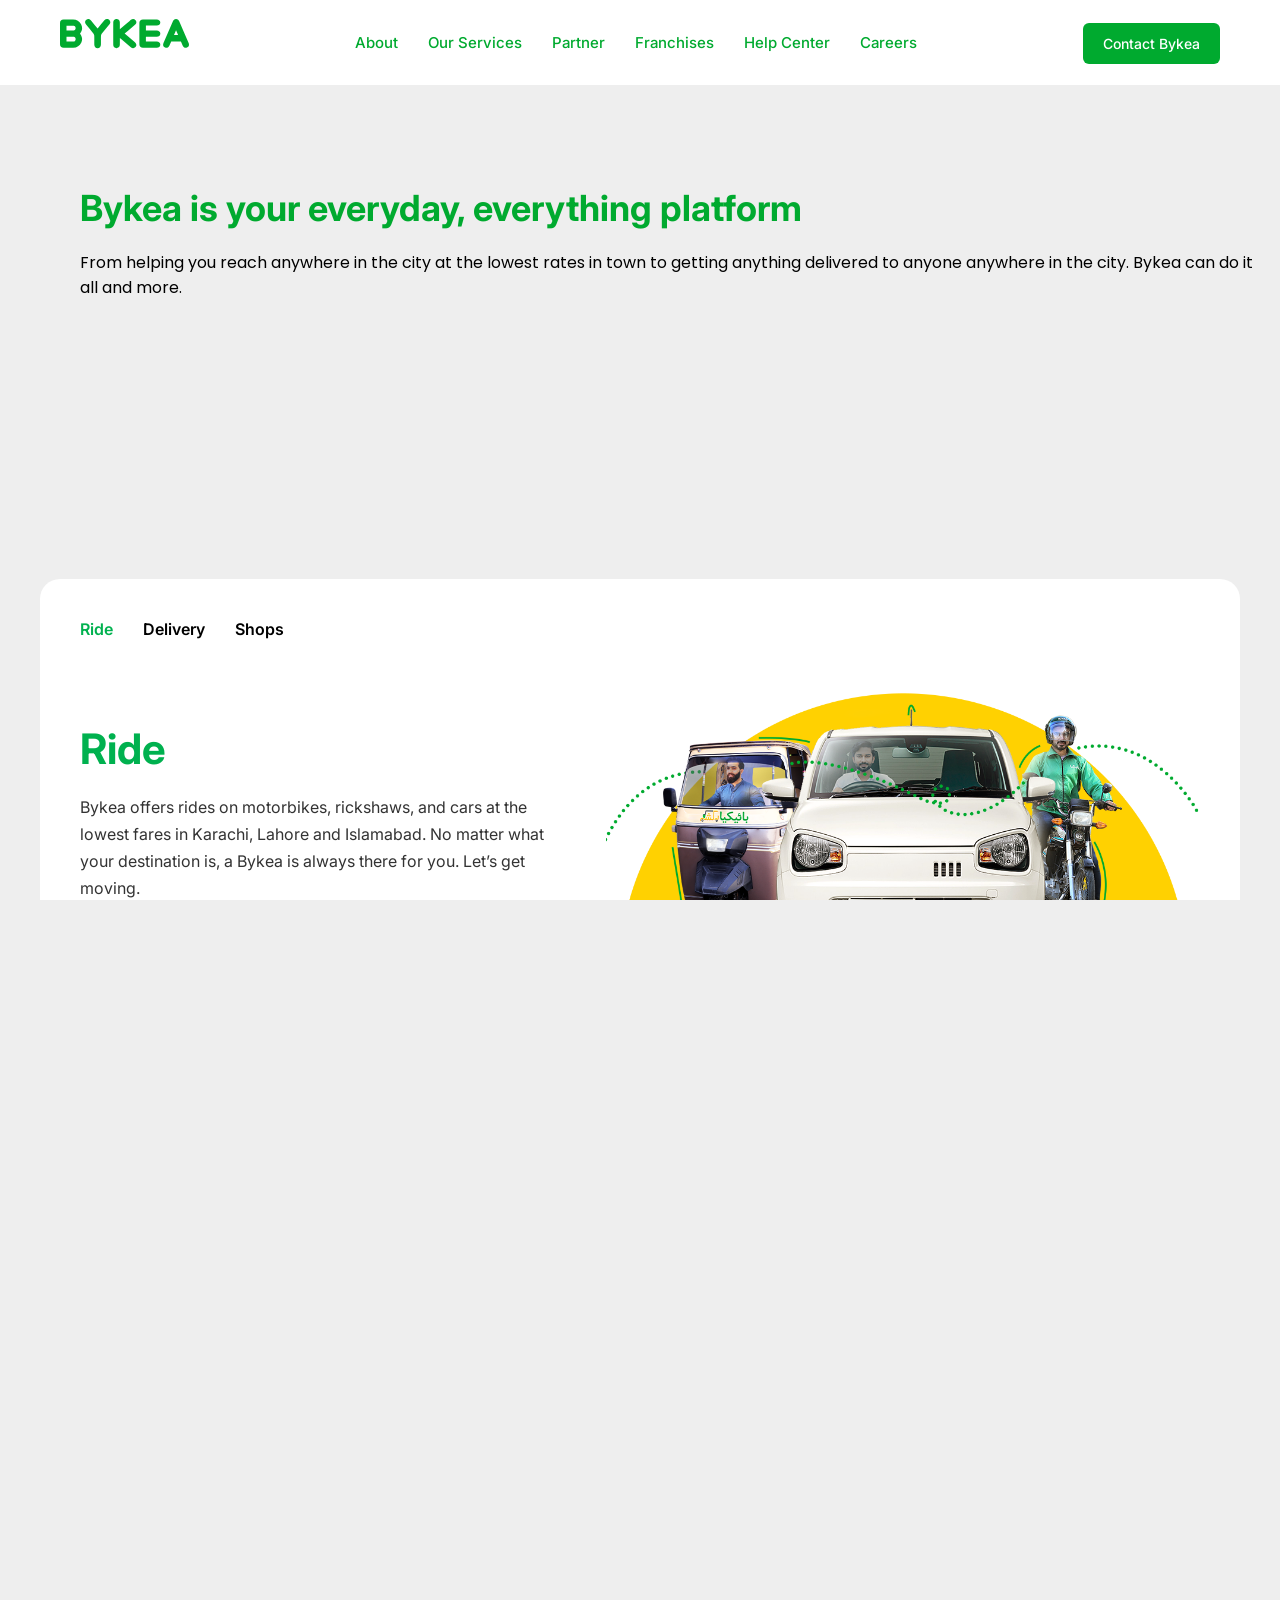
==== index.html @ c247b0b0 "Bykea Landing page" ====
<!DOCTYPE html>
<html lang="en">
<head>
<meta charset="UTF-8">
<meta name="viewport" content="width=device-width, initial-scale=1.0">
<title>Bykea | Home</title>

<!-- Google Font -->
<link href="https://fonts.googleapis.com/css2?family=Inter:wght@400;500;600&display=swap" rel="stylesheet">
<link href="https://fonts.googleapis.com/css2?family=Poppins:wght@400;500;600&display=swap" rel="stylesheet">
 <!-- Font Awesome -->
<link rel="stylesheet" href="https://cdnjs.cloudflare.com/ajax/libs/font-awesome/6.5.0/css/all.min.css">
<link rel="icon" type="image/svg+xml" href="./assets/cropped-fav-icon-1-32x32.png">

<link rel="stylesheet" href="style.css">
</head>
<body>

<!-- NAVBAR -->
<header class="navbar">
  <div class="nav-container">
    <div class="logo">
      <a href="#"><img src="./assets/Bykea_logo.svg" alt="Bykea Logo"></a>
    </div>

    <nav class="nav-menu">
      <ul>
        <li>About</li>
        <li>Our Services</li>
        <li>Partner</li>
        <li>Franchises</li>
        <li>Help Center</li>
        <li>Careers</li>
      </ul>
    </nav>

    <div class="nav-btn">
      <a href="#">Contact Bykea</a>
    </div>

    <div class="menu-toggle" onclick="toggleMenu()">☰</div>
  </div>
</header>

<!-- CONTENT -->
<section class="content">
  <h1>Bykea is your everyday, everything platform</h1>
  <p>From helping you reach anywhere in the city at the lowest rates in town to getting anything delivered to anyone anywhere in the city. Bykea can do it all and more.</p>
</section>

<!-- HERO -->
<section class="page-wrapper">
  <div class="ride-container">
    <div class="tabs">
      <a href="#" class="active">Ride</a>
      <a href="#">Delivery</a>
      <a href="#">Shops</a>
    </div>

    <div class="hero">
      <div class="hero-content">
        <h1>Ride</h1>
        <p>Bykea offers rides on motorbikes, rickshaws, and cars at the lowest fares in Karachi, Lahore and Islamabad. No matter what your destination is, a Bykea is always there for you. Let’s get moving.</p>
        <a href="#">Read More →</a>
      </div>
      <div class="hero-image">
        <img src="./assets/03-Bykea-Lower-Banner-SJ-Ride-e15839371395834.png" alt="Ride Vehicles">
      </div>
    </div>
  </div>
</section>

<!-- SLIDER -->
<section class="slider-wrapper">
  <div class="slider-container">
    <div class="nav left" onclick="moveSlide(-1)">&#10094;</div>
    <div class="nav right" onclick="moveSlide(1)">&#10095;</div>

    <div class="slider" id="slider">
      <div class="slide">
        <img src="./assets/banner-1.jpg" alt="Slide 1">
      </div>
      <div class="slide">
        <img src="./assets/Fold_01_skywheel-1.png" alt="Slide 2">
      </div>
    </div>
  </div>
</section>



 <section class="bykea-section">
  <div class="bykea-container">

    <div class="image-box">
      <img src="./assets/updated_iphone_perspective_screen.png" alt="Bykea App Preview">
    </div>

    <div class="content-box">
      <h5>WHY CHOOSE BYKEA?</h5>

      <h2>We prioritize your safety</h2>
      <p>
        All of our partners are tracked and undergo a thorough
        background check to guarantee your safety.
      </p>

      <h2>Maintain high quality standards</h2>
      <p>
        Your ratings and feedback help us ensure that you get the
        best experience with Bykea every time.
      </p>

      <h2>Provide transparent pricing</h2>
      <p>
        Our charges have no hidden costs, we ensure to list down
        all charges per service used.
      </p>
    
         <div class="store-buttons">
        <img src="./assets/icon1.png" alt="App Store">
        <img src="./assets/icon2.png" alt="Google Play">
        <img src="./assets/icon3.png" alt="App Gallery">
      </div>
    </div>
</div>
  </div>
</section>



<section class="full-screen-image">
  <img src="./assets/map-pakistan-compressed.jpg" alt="Full Screen Image">
</section>



<section class="feature-section">

  <div class="card-wrapper">

    <div class="card">
      <div class="card-image">
        <img src="./assets/Updated-1.jpg" alt="Safety">
      </div>

      <div class="card-content">
        <h3>Safety</h3>
        <p>
          All of our partners hold a valid driver’s license, are tracked and
          undergo a thorough background check to guarantee your safety.
        </p>
        <a href="#">Read More →</a>
      </div>
    </div>

    <div class="card">
      <div class="card-image">
        <img src="./assets/Updated-2.jpg" alt="Accessibility">
      </div>

      <div class="card-content">
        <h3>Accessibility</h3>
        <p>
          We believe in providing accessible means of using the services.
          No smartphones or credit cards required.
        </p>
        <a href="#">Read More →</a>
      </div>
    </div>

  </div>

</section>



<section class="main">
  <div class="about-content">
    <h2>About Bykea</h2>


  <div class="about-image">
    <img src="./assets/aboutus1-1.jpg" alt="">
  </div>


    <p>We are on a journey to build affordable technology solutions that will create income-generating opportunities for tens of thousands in Pakistan, while addressing rampant challenges in the transportation, logistics and payments sectors of the country.</p>
  </div>
   <div class="about-btn">
      <a href="#">Learn About Bykea</a>
    </div>
</section>




<section class="feature-section">

  <div class="card-wrapper">

    <div class="card">
      <div class="card-image">
        <img src="./assets/managementpic.jpg" alt="Safety">
      </div>

      <div class="card-content">
        <h3>Careers at Bykea</h3>
        <p>
         We are always looking to grow our team. Discover the right role for you.
        </p>
        <a href="#">Read More →</a>
      </div>
    </div>

    <div class="card">
      <div class="card-image">
        <img src="./assets/Partners-updated.jpg" alt="Accessibility">
      </div>

      <div class="card-content">
        <h3>Partner with Bykea</h3>
        <p>
         As a Bykea Partner, you are fully in control of your future.
        </p>
        <a href="#">Read More →</a>
      </div>
    </div>

  </div>

</section>



<section class="community">
  <h2 class="section-title">A community full of stories</h2>

  <div class="story-card">
    <div class="story-image">
      <img src="./assets/kashif-mobile.jpg" alt="Ride experience">
    </div>

    <div class="story-content">
      <p class="story-text">
        “Today I booked my first ride on BYKEA from my office at Jail Road to
        the railway station, fare estimate was Rs 75 to 90. My other options
        are Daewoo bus cost Rs 20 but you have to wait for at least 30 minutes
        to over an hour and second option was rickshaw at Rs 150 to 180.
        Bottomline, it suited me well, will surely use in the future.”
      </p>

      <p class="story-author">Kashif Q.</p>

      <div class="story-indicators">
        <span class="dot active"></span>
        <span class="dot"></span>
        <span class="dot"></span>
      </div>
    </div>
  </div>
</section>






<footer class="footer">
  <div class="footer-top">

    <!-- Brand Column -->
    <div class="footer-col brand">
      <img src="./assets/Bykea_logo.svg" alt="Bykea" class="logo">
      <p class="tagline">Moving Pakistan Forward</p>

      <p class="contact">📞 021 38654444</p>
      <p class="contact">✉️ info@bykea.com</p>

      <div class="app-buttons">
        <img src="./assets/icon1.png" alt="App Store">
        <img src="./assets/icon2.png" alt="Google Play">
        <img src="./assets/icon3.png" alt="App Gallery">
      </div>
    </div>

    <!-- About -->
    <div class="footer-col">
      <h4>About</h4>
      <ul>
        <li>Company</li>
        <li>Team</li>
        <li>Mission, Vision & Values</li>
        <li>Social Impact</li>
        <li>Press & Media</li>
        <li>Careers</li>
        <li>Franchise</li>
        <li>Security</li>
      </ul>
    </div>

    <!-- Products -->
    <div class="footer-col">
      <h4>Products</h4>
      <ul>
        <li>Ride</li>
        <li>Insurance</li>
        <li>Shops</li>
        <li>Delivery</li>
        <li>Bykea For Business</li>
      </ul>
    </div>

    <!-- Partner & Help -->
    <div class="footer-col">
      <h4>Bykea Partner</h4>
      <ul>
        <li>About Partner</li>
      </ul>

      <h4 class="mt">Help Center</h4>
      <ul>
        <li>FAQs</li>
        <li>Contact Us</li>
      </ul>
    </div>

  </div>

  <!-- Bottom Bar -->
  <div class="footer-bottom">
    <p>All Rights Reserved Bykea Pakistan</p>

    <div class="footer-links">
      <span>Privacy Policy</span>
      <span>Accessibility</span>
      <span>Safety</span>
      <span>Terms</span>
    </div>

    <div class="social">
      <span><i class="fa-brands fa-facebook"></i></span>
      <span><i class="fa-brands fa-instagram"></i></span>
      <span><i class="fa-brands fa-twitter"></i></span>
      <span><i class="fa-brands fa-linkedin"></i></span>
    </div>
  </div>
</footer>

<script src="./main.js"></script>

</body>
</html>
---- style.css ----
/* RESET */
* {
  margin: 0;
  padding: 0;
  box-sizing: border-box;
  font-family: 'Inter', sans-serif;
}

body {
  background-color: #eee;
  width: 100%;
  overflow-x: hidden;
}

/* NAVBAR */
.navbar {
  width: 100%;
  position: sticky;
  top: 0;
  background: #fff;
  border-bottom: 1px solid #eee;
  z-index: 1000;
}

.nav-container {
  max-width: 1200px;
  margin: auto;
  padding: 18px 20px;
  display: flex;
  align-items: center;
  justify-content: space-between;
}

/* Logo */
.logo a img {
  height: 30px;
}

/* Menu */
.nav-menu ul {
  list-style: none;
  display: flex;
  gap: 30px;
}

.nav-menu ul li {
  font-size: 15px;
  font-weight: 500;
  cursor: pointer;
  color: #00aa2f;
}

.nav-menu ul li:hover {
  opacity: 0.7;
}

/* Button */
.nav-btn a {
  background: #00aa2f;
  color: #fff;
  padding: 12px 20px;
  border-radius: 6px;
  font-size: 14px;
  text-decoration: none;
  font-weight: 500;
}

.nav-btn a:hover {
  background: #008d45;
}

/* Mobile Menu Icon */
.menu-toggle {
  display: none;
  font-size: 24px;
  cursor: pointer;
  color: #00aa2f;
}

/* Responsive Navbar */
@media (max-width: 992px) {
  .nav-menu {
    position: absolute;
    top: 70px;
    left: 0;
    width: 100%;
    background: #fff;
    display: none;
    padding: 20px 0;
    border-top: 1px solid #eee;
    text-align: center;
  }

  .nav-menu.active {
    display: block;
  }

  .nav-menu ul {
    flex-direction: column;
    gap: 20px;
  }

  .nav-btn {
    display: none;
  }

  .menu-toggle {
    display: block;
  }
}

/* CONTENT SECTION */
.content {
  padding: 100px 20px 60px 80px;
}

.content h1 {
  color: #00aa2f;
  font-size: 36px;
  margin-bottom: 20px;
}

.content p {
  font-family: 'Poppins', sans-serif;
  line-height: 25px;
  font-size: 16px;
}

@media (max-width: 768px) {
  .content {
    padding: 60px 20px;
    text-align: center;
  }

  .content h1 {
    font-size: 28px;
  }

  .content p {
    font-size: 14px;
  }
}

/* HERO SECTION */
.slider-wrapper {
  width: 100%;
min-height: 100vh;

}

.ride-container {
  background: #fff;
  border-radius: 20px;
  padding: 40px;
  max-width: 1200px;
  margin: auto;
}

/* Tabs */
.tabs {
  display: flex;
  gap: 30px;
  margin-bottom: 30px;
}

.tabs a {
  text-decoration: none;
  font-weight: 600;
  color: #000;
}

.tabs a.active {
  color: #00b14f;
}

/* Hero */
.hero {
  display: flex;
  align-items: center;
  justify-content: space-between;
  gap: 40px;
}

.hero-content {
  width: 45%;
}

.hero-content h1 {
  font-size: 42px;
  color: #00b14f;
  margin-bottom: 20px;
}

.hero-content p {
  color: #333;
  line-height: 1.7;
  margin-bottom: 25px;
}

.hero-content a {
  color: #00b14f;
  font-weight: 600;
  text-decoration: none;
}

.hero-image {
  width: 55%;
}

.hero-image img {
  width: 100%;
  border-radius: 15px;
}

@media (max-width: 768px) {
  .hero {
    flex-direction: column;
    text-align: center;
  }

  .hero-content,
  .hero-image {
    width: 100%;
  }

  .hero-content h1 {
    font-size: 30px;
  }

  .hero-content p {
    font-size: 15px;
  }

  .hero-image {
    margin-top: 25px;
  }

  .hero-image img {
    border-radius: 12px;
  }
}

    html, body {
      width: 100%;
      height: 100%;
      overflow-x: hidden;
      margin: 0;
    }

    .page-wrapper {
      width: 100%;
      min-height: 100vh;
      display: flex;
      align-items: center;
      justify-content: center;
      overflow: hidden;
      position: relative;
     
    }

    .slider-container {
      width: 100%;
      height: 100%;
      overflow: hidden;
      position: relative;
    }

    .slider {
      display: flex;
      height: 100%;
      transition: transform 0.5s ease;
    }

    .slide {
      min-width: 100%;
      height: 100%;
      display: flex;
      align-items: center;
      justify-content: center;
    }

    .slide img {
      width: 100%;
      height: 100%;
      object-fit: cover; /* full screen, no white gaps */
      display: block;
    }

    .nav {
      position: absolute;
      top: 50%;
      transform: translateY(-50%);
      width: 44px;
      height: 44px;
      border-radius: 50%;
      background: rgba(255,255,255,0.85);
      display: flex;
      align-items: center;
      justify-content: center;
      font-size: 22px;
      cursor: pointer;
      user-select: none;
      z-index: 10;
    }

    .nav.left { left: 12px; }
    .nav.right { right: 12px; }

    @media (max-width: 768px) {
      .nav {
        width: 36px;
        height: 36px;
        font-size: 18px;
      }
    }


    .bykea-section {
  width: 100%;
  padding: 60px 20px;
}

.bykea-container {
  max-width: 1200px;
  margin: auto;
  display: flex;
  align-items: center;
  gap: 60px;
}

/* IMAGE SIDE */
.image-box {
  flex: 1;
  display: flex;
  justify-content: center;
}

.image-box img {
  max-width: 100%;
  height: auto;
  object-fit: contain;
  aspect-ratio: 9 / 16;
}

/* CONTENT SIDE */
.content-box {
  flex: 1;
}

.content-box h5 {
  font-size: 14px;
  letter-spacing: 1px;
  color: #666;
  margin-bottom: 20px;
}

.content-box h2 {
  font-size: 28px;
  margin: 20px 0 10px;
  font-family: system-ui, -apple-system, BlinkMacSystemFont, 'Segoe UI', Roboto, Oxygen, Ubuntu, Cantarell, 'Open Sans', 'Helvetica Neue', sans-serif;
}

.content-box p {
  font-size: 16px;
  line-height: 1.6;
  color: #444;
  font-family: poppins;
}


.store-buttons {
  display: flex;
  gap: 14px;
  padding-top: 50px;
}

.store-buttons img {
  height: 44px;
  cursor: pointer;
}
/* RESPONSIVE */
@media (max-width: 900px) {
  .bykea-container {
    flex-direction: column;
    text-align: center;
  }

  .image-box img {
    max-width: 320px;
  }
}

.full-screen-image {
  width: 100%;
  min-height: 100vh; /* full viewport height */
  display: flex;
  justify-content: center; /* center horizontally */
  align-items: center;     /* center vertically */
  padding: 0 40px;         /* left and right padding */
  overflow: hidden;
  box-sizing: border-box;
}

.full-screen-image img {
  width: 100%;
  height: 100%;
  object-fit: cover; /* cover full area without distortion */
  border-radius: 10px; /* optional: rounded corners */
}

@media (max-width: 600px) {
  .full-screen-image {
    padding: 0 16px;
  }
}




/* SECTION WRAPPER */
.feature-section {
  padding: 40px 20px;
  margin-top: 40px;
  margin-bottom: 40px;
}

/* GRID */
.card-wrapper {
  max-width: 1200px;
  margin: auto;
  display: grid;
  grid-template-columns: repeat(2, 1fr);
  gap: 24px;
}

/* CARD */
.card {
  background: #ffffff;
  border-radius: 16px;
  overflow: hidden;
  display: flex;
  flex-direction: column;
  box-shadow: 0 8px 20px rgba(0, 0, 0, 0.06);
}

/* IMAGE SIZE CONTROL */
.card-image {
  width: 100%;
  aspect-ratio: 16 / 9;
  overflow: hidden;
}

.card-image img {
  width: 100%;
  height: 100%;
  object-fit: cover;
}

/* CONTENT */
.card-content {
  padding: 24px;
  display: flex;
  flex-direction: column;
  gap: 14px;
  flex-grow: 1;
}

.card-content h3 {
  font-size: 25px;
  color: #0b2a4a;
  font-family: system-ui, -apple-system, BlinkMacSystemFont, 'Segoe UI', Roboto, Oxygen, Ubuntu, Cantarell, 'Open Sans', 'Helvetica Neue', sans-serif;
}

.card-content p {
  font-size: 18px;
  line-height: 1.6;
  color: #4a4a4a;
  flex-grow: 1;
  font-family: poppins;
}

.card-content a {
  font-size: 18px;
  color: #00b14f;
  text-decoration: none;
  font-weight: 600;
}

/* RESPONSIVE */
@media (max-width: 900px) {
  .card-wrapper {
    grid-template-columns: 1fr;
  }
}


.main {
  margin-bottom: 60px;
}

.about-content h2 {
  font-size: 35px;
  font-weight: bolder;
  font-family: system-ui, -apple-system, BlinkMacSystemFont, 'Segoe UI', Roboto, Oxygen, Ubuntu, Cantarell, 'Open Sans', 'Helvetica Neue', sans-serif;
  padding: 40px 40px 20px 40px;
}
.about-content p {
  padding: 40px 40px 20px 40px;
  font-family: poppins;
  font-size: 20px;
  line-height: 2rem;
  margin-bottom: 25px;
}
/* Button */
.about-btn a {
  background: black;
  color: #fff;
  padding: 12px 20px;
  margin-left: 40px;
  border-radius: 6px;
  font-size: 18px;
  text-decoration: none;
  font-weight: 500;
}

.about-btn a:hover {
  background: #595a59;
}
.about-image {
  width: 100%;
  height: 80vh; /* full viewport height */
  padding: 0 40px;         /* left and right padding */
}

.about-image img {
  width: 100%;
  height: 100%;
  object-fit: cover; /* cover full area without distortion */
  border-radius: 10px; /* optional: rounded corners */
}






.community {
  max-width: 1100px;
  margin: auto;
  margin-bottom: 60px;
}

.section-title {
  font-size: 35px;
  font-weight: 700;
  margin-bottom: 30px;
  margin-top: 40px;
  font-family: system-ui, -apple-system, BlinkMacSystemFont, 'Segoe UI', Roboto, Oxygen, Ubuntu, Cantarell, 'Open Sans', 'Helvetica Neue', sans-serif;
}

.story-card {
  display: flex;
  background: #ffffff;
  border-radius: 16px;
  overflow: hidden;
  min-height: 440px;
  box-shadow: 0 10px 30px rgba(0,0,0,0.08);
}

.story-image {
  flex: 1;
}

.story-image img {
  width: 100%;
  height: 100%;
  object-fit: cover;
}

.story-content {
  flex: 1;
  padding-left: 15px;
  padding-right: 15px;
  display: flex;
  flex-direction: column;
  justify-content: center;
}

.story-text {
  font-size: 16px;
  line-height: 1.7;
  color: #2c3e50;
  margin-bottom: 20px;
  font-family: poppins;
}

.story-author {
  font-weight: 700;
  color: #0b1f44;
  margin-bottom: 25px;
}

.story-indicators {
  display: flex;
  gap: 10px;
}

.dot {
  width: 30px;
  height: 6px;
  background: #dcdcdc;
  border-radius: 10px;
}

.dot.active {
  background: #1dbf73;
}

/* Responsive */
@media (max-width: 768px) {
  .story-card {
    flex-direction: column;
  }

  .story-content {
    padding: 25px;
  }
}






.footer {
  background: #252b48;
  color: #ffffff;
  padding: 60px 70px 30px;
}

.footer-top {
  display: grid;
  grid-template-columns: 1.4fr 1fr 1fr 1fr;
  gap: 40px;
  border-bottom: 1px solid rgba(255,255,255,0.2);
  padding-bottom: 40px;
}

.logo {
  font-size: 32px;
  font-weight: 800;
  margin-bottom: 10px;
}

.tagline {
  margin-bottom: 20px;
  opacity: 0.9;
}

.contact {
  margin-bottom: 10px;
  font-size: 14px;
}

.app-buttons {
  display: flex;
  gap: 10px;
  margin-top: 20px;
}

.app-buttons img {
  height: 40px;
  cursor: pointer;
}

.footer-col h4 {
  font-size: 16px;
  margin-bottom: 15px;
}

.footer-col ul {
  list-style: none;
}

.footer-col ul li {
  font-size: 14px;
  margin-bottom: 10px;
  opacity: 0.85;
  cursor: pointer;
}

.footer-col ul li:hover {
  opacity: 1;
}

.mt {
  margin-top: 25px;
}

.footer-bottom {
  display: flex;
  justify-content: space-between;
  align-items: center;
  padding-top: 25px;
  font-size: 14px;
  flex-wrap: wrap;
  gap: 20px;
}

.footer-links span {
  margin-right: 20px;
  cursor: pointer;
}

.social span {
  margin-left: 15px;
  cursor: pointer;
  font-size: 18px;
}

/* Responsive */
@media (max-width: 900px) {
  .footer-top {
    grid-template-columns: 1fr 1fr;
  }
}

@media (max-width: 600px) {
  .footer-top {
    grid-template-columns: 1fr;
  }

  .footer {
    padding: 40px 30px;
  }
}
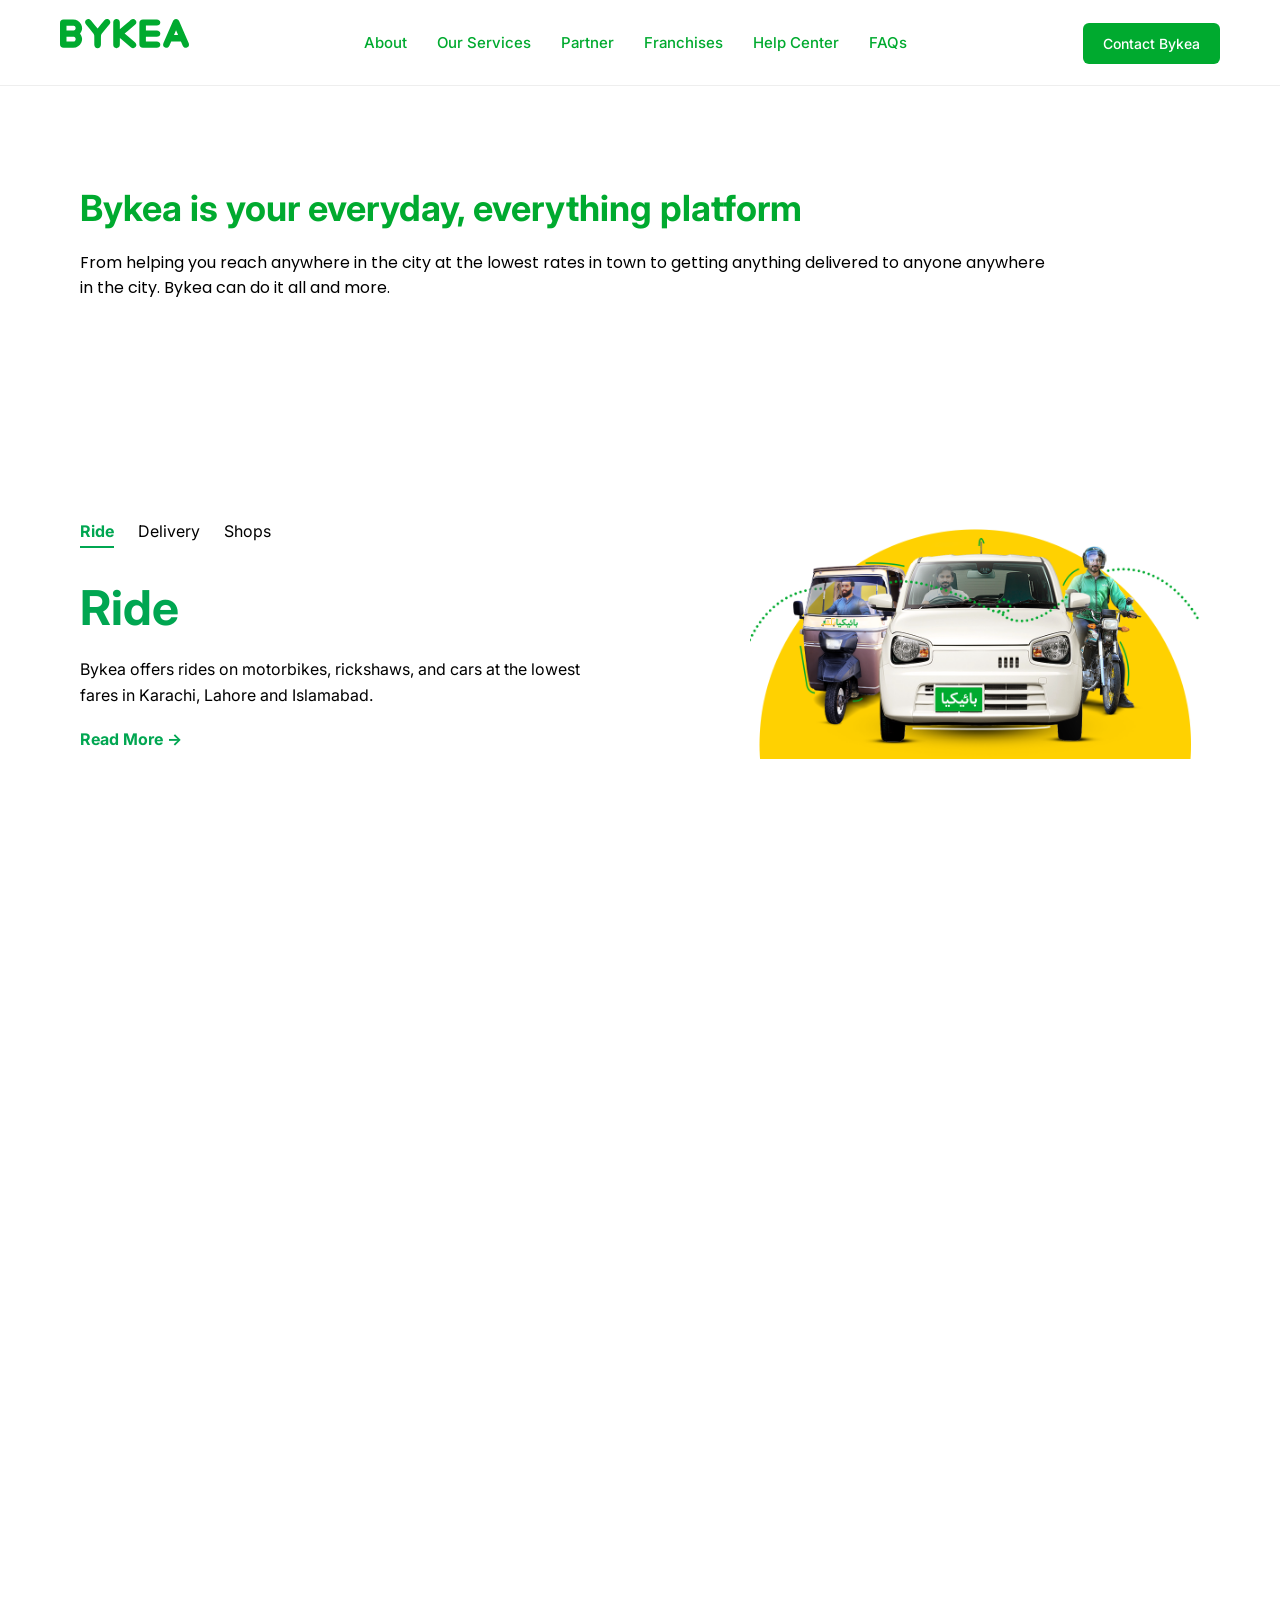
==== commit 3f656ba9: "Assignment Completed" ====
--- a/index.html
+++ b/index.html
@@ -19,73 +19,78 @@
 <!-- NAVBAR -->
 <header class="navbar">
   <div class="nav-container">
+
+    <!-- Logo -->
     <div class="logo">
-      <a href="#"><img src="./assets/Bykea_logo.svg" alt="Bykea Logo"></a>
-    </div>
-
+      <a href="index.html">
+        <img src="./assets/Bykea_logo.svg" alt="Bykea Logo">
+      </a>
+    </div>
+
+    <!-- Navigation Menu -->
     <nav class="nav-menu">
       <ul>
-        <li>About</li>
-        <li>Our Services</li>
-        <li>Partner</li>
-        <li>Franchises</li>
-        <li>Help Center</li>
-        <li>Careers</li>
+        <li><a href="./about.html">About</a></li>
+        <li><a href="./services.html">Our Services</a></li>
+        <li><a href="./partner.html">Partner</a></li>
+        <li><a href="./franchise.html">Franchises</a></li>
+        <li><a href="./contact.html">Help Center</a></li>
+        <li><a href="./faq.html">FAQs</a></li>
       </ul>
     </nav>
 
+    <!-- Contact Button -->
     <div class="nav-btn">
-      <a href="#">Contact Bykea</a>
-    </div>
-
+      <a href="./contact.html">Contact Bykea</a>
+    </div>
+
+    <!-- Mobile Menu Toggle -->
     <div class="menu-toggle" onclick="toggleMenu()">☰</div>
+
   </div>
 </header>
 
 <!-- CONTENT -->
-<section class="content">
+<section class="content1">
   <h1>Bykea is your everyday, everything platform</h1>
-  <p>From helping you reach anywhere in the city at the lowest rates in town to getting anything delivered to anyone anywhere in the city. Bykea can do it all and more.</p>
-</section>
-
-<!-- HERO -->
-<section class="page-wrapper">
-  <div class="ride-container">
-    <div class="tabs">
-      <a href="#" class="active">Ride</a>
-      <a href="#">Delivery</a>
-      <a href="#">Shops</a>
-    </div>
-
-    <div class="hero">
-      <div class="hero-content">
-        <h1>Ride</h1>
-        <p>Bykea offers rides on motorbikes, rickshaws, and cars at the lowest fares in Karachi, Lahore and Islamabad. No matter what your destination is, a Bykea is always there for you. Let’s get moving.</p>
-        <a href="#">Read More →</a>
-      </div>
-      <div class="hero-image">
-        <img src="./assets/03-Bykea-Lower-Banner-SJ-Ride-e15839371395834.png" alt="Ride Vehicles">
-      </div>
-    </div>
-  </div>
-</section>
-
-<!-- SLIDER -->
-<section class="slider-wrapper">
-  <div class="slider-container">
-    <div class="nav left" onclick="moveSlide(-1)">&#10094;</div>
-    <div class="nav right" onclick="moveSlide(1)">&#10095;</div>
-
-    <div class="slider" id="slider">
-      <div class="slide">
-        <img src="./assets/banner-1.jpg" alt="Slide 1">
-      </div>
-      <div class="slide">
-        <img src="./assets/Fold_01_skywheel-1.png" alt="Slide 2">
-      </div>
-    </div>
-  </div>
-</section>
+  <p>From helping you reach anywhere in the city at the lowest rates in town to getting anything delivered to anyone anywhere <br> in the city. Bykea can do it all and more.</p>
+</section>
+
+<section class="hero">
+    <div class="content">
+
+        <!-- Tabs -->
+        <div class="tabs">
+            <button class="tab active" data-type="ride">Ride</button>
+            <button class="tab" data-type="delivery">Delivery</button>
+            <button class="tab" data-type="shops">Shops</button>
+        </div>
+
+        <!-- Text Content -->
+        <h1 id="title">Ride</h1>
+        <p id="description">
+            Bykea offers rides on motorbikes, rickshaws, and cars at the lowest fares in Karachi, Lahore and Islamabad.
+        </p>
+        <a href="#" class="read-more">Read More →</a>
+    </div>
+
+    <!-- Image -->
+    <div class="image">
+        <img id="heroImage" src="./assets/03-Bykea-Lower-Banner-SJ-Ride-e15839371395834.png" alt="Ride">
+    </div>
+</section>
+
+  <!-- HERO SLIDER -->
+  <section class="slider-wrapper">
+    <div class="slider-container">
+      <div class="nav left" onclick="moveHeroSlide(-1)">&#10094;</div>
+      <div class="nav right" onclick="moveHeroSlide(1)">&#10095;</div>
+      <div class="slider" id="hero-slider">
+        <div class="slide"><img src="./assets/banner-1.jpg" alt="Slide 1"></div>
+        <div class="slide"><img src="./assets/Fold_01_skywheel-1.png" alt="Slide 2"></div>
+      </div>
+    </div>
+  </section>
 
 
 
@@ -233,33 +238,50 @@
 
 
 
-<section class="community">
-  <h2 class="section-title">A community full of stories</h2>
-
-  <div class="story-card">
-    <div class="story-image">
-      <img src="./assets/kashif-mobile.jpg" alt="Ride experience">
-    </div>
-
-    <div class="story-content">
-      <p class="story-text">
-        “Today I booked my first ride on BYKEA from my office at Jail Road to
-        the railway station, fare estimate was Rs 75 to 90. My other options
-        are Daewoo bus cost Rs 20 but you have to wait for at least 30 minutes
-        to over an hour and second option was rickshaw at Rs 150 to 180.
-        Bottomline, it suited me well, will surely use in the future.”
-      </p>
-
-      <p class="story-author">Kashif Q.</p>
-
-      <div class="story-indicators">
-        <span class="dot active"></span>
-        <span class="dot"></span>
-        <span class="dot"></span>
-      </div>
-    </div>
-  </div>
-</section>
+ <!-- TESTIMONIAL SLIDER -->
+  <section class="testimonial-section">
+    <div class="small-title">CUSTOMERS SHARE THEIR EXPERIENCE</div>
+    <div class="main-title">A community full of stories</div>
+    <div class="testimonial-slider">
+      <div class="testimonial-slides" id="testimonial-slides">
+        <!-- SLIDE 1 -->
+        <div class="testimonial-slide">
+          <div class="testimonial-card">
+            <div class="testimonial-image"><img src="./assets/faq-img1.png" alt=""></div>
+            <div class="testimonial-content">
+              <p>Excellent bike riding app with easy to understand navigations for tracking your rider on the app. Affordable travel cost for two wheelers having friendly riders. Wish all the best of luck!.</p>
+              <div class="author">Zubair A.</div>
+            </div>
+          </div>
+        </div>
+        <!-- SLIDE 2 -->
+        <div class="testimonial-slide">
+          <div class="testimonial-card">
+            <div class="testimonial-image"><img src="./assets/faq-img2.png" alt=""></div>
+            <div class="testimonial-content">
+              <p>Very useful app. Highly satisfied with their services. Quick response to any query and very helpful in case of any complaint.</p>
+              <div class="author">Sundus S.</div>
+            </div>
+          </div>
+        </div>
+        <!-- SLIDE 3 -->
+        <div class="testimonial-slide">
+          <div class="testimonial-card">
+            <div class="testimonial-image"><img src="./assets/faq-img3.png" alt=""></div>
+            <div class="testimonial-content">
+              <p>Today I booked my first ride on BYKEA from my office at Jail Road to the railway station, fare estimate was Rs 75 to 90. My other options are Daewoo bus cost Rs 20 but you have to wait for at least 30 minutes to over an hour and second option was rickshaw at Rs 150 to 180. Bottomline, it suited me well, will surely use in the future.</p>
+              <div class="author">Kashif Q.</div>
+            </div>
+          </div>
+        </div>
+      </div>
+      <div class="dots">
+        <div class="dot active" onclick="goToTestimonialSlide(0)"></div>
+        <div class="dot" onclick="goToTestimonialSlide(1)"></div>
+        <div class="dot" onclick="goToTestimonialSlide(2)"></div>
+      </div>
+    </div>
+  </section>
 
 
 
--- a/style.css
+++ b/style.css
@@ -7,7 +7,7 @@
 }
 
 body {
-  background-color: #eee;
+  background-color: #ffffff;
   width: 100%;
   overflow-x: hidden;
 }
@@ -36,25 +36,33 @@
   height: 30px;
 }
 
-/* Menu */
+/* Navigation Menu */
 .nav-menu ul {
   list-style: none;
   display: flex;
   gap: 30px;
+  margin: 0;
+  padding: 0;
 }
 
 .nav-menu ul li {
   font-size: 15px;
   font-weight: 500;
-  cursor: pointer;
+}
+
+/* Link Styling */
+.nav-menu ul li a {
+  text-decoration: none;
   color: #00aa2f;
-}
-
-.nav-menu ul li:hover {
+  transition: opacity 0.3s, color 0.3s;
+}
+
+.nav-menu ul li a:hover {
   opacity: 0.7;
-}
-
-/* Button */
+  color: #008d45;
+}
+
+/* Contact Button */
 .nav-btn a {
   background: #00aa2f;
   color: #fff;
@@ -63,6 +71,7 @@
   font-size: 14px;
   text-decoration: none;
   font-weight: 500;
+  transition: background 0.3s;
 }
 
 .nav-btn a:hover {
@@ -77,7 +86,9 @@
   color: #00aa2f;
 }
 
-/* Responsive Navbar */
+/* *****************************
+   Responsive Navbar (tablet/mobile)
+   ***************************** */
 @media (max-width: 992px) {
   .nav-menu {
     position: absolute;
@@ -89,6 +100,7 @@
     padding: 20px 0;
     border-top: 1px solid #eee;
     text-align: center;
+    z-index: 999;
   }
 
   .nav-menu.active {
@@ -100,6 +112,11 @@
     gap: 20px;
   }
 
+  .nav-menu ul li a {
+    display: block;
+    padding: 10px 0;
+  }
+
   .nav-btn {
     display: none;
   }
@@ -110,17 +127,17 @@
 }
 
 /* CONTENT SECTION */
-.content {
+.content1 {
   padding: 100px 20px 60px 80px;
 }
 
-.content h1 {
+.content1 h1 {
   color: #00aa2f;
   font-size: 36px;
   margin-bottom: 20px;
 }
 
-.content p {
+.content1 p {
   font-family: 'Poppins', sans-serif;
   line-height: 25px;
   font-size: 16px;
@@ -132,113 +149,169 @@
     text-align: center;
   }
 
-  .content h1 {
+  .content1 h1 {
     font-size: 28px;
   }
 
-  .content p {
+  .content1 p {
     font-size: 14px;
   }
 }
 
-/* HERO SECTION */
-.slider-wrapper {
-  width: 100%;
-min-height: 100vh;
-
-}
-
-.ride-container {
-  background: #fff;
-  border-radius: 20px;
-  padding: 40px;
-  max-width: 1200px;
-  margin: auto;
-}
-
-/* Tabs */
+
+    /* SLIDER - HERO */
+    .slider-wrapper { width: 100%; position: relative; margin: 60px 0; }
+    .slider-container { width: 100%; overflow: hidden; position: relative; max-width: 1200px; margin: auto; }
+    .slider-container .slider { display: flex; transition: transform 0.5s ease; }
+    .slide { min-width: 100%; }
+    .slide img { width: 100%; height: 500px; object-fit: cover; display: block; border-radius: 12px; }
+
+    .nav { position: absolute; top: 50%; transform: translateY(-50%); width: 44px; height: 44px; border-radius: 50%; background: rgba(255,255,255,0.85); display: flex; align-items: center; justify-content: center; font-size: 22px; cursor: pointer; z-index: 10; }
+    .nav.left { left: 12px; }
+    .nav.right { right: 12px; }
+    @media (max-width: 768px) { .nav { width: 36px; height: 36px; font-size: 18px; } }
+
+
+
+
+
+
+
+
+.hero {
+    display: flex;
+    align-items: center;
+    justify-content: space-between;
+    padding: 80px;
+}
+
+.content {
+    max-width: 500px;
+}
+
 .tabs {
-  display: flex;
-  gap: 30px;
-  margin-bottom: 30px;
-}
-
-.tabs a {
-  text-decoration: none;
-  font-weight: 600;
-  color: #000;
-}
-
-.tabs a.active {
-  color: #00b14f;
-}
-
-/* Hero */
-.hero {
-  display: flex;
-  align-items: center;
-  justify-content: space-between;
-  gap: 40px;
-}
-
-.hero-content {
-  width: 45%;
-}
-
-.hero-content h1 {
-  font-size: 42px;
-  color: #00b14f;
-  margin-bottom: 20px;
-}
-
-.hero-content p {
-  color: #333;
-  line-height: 1.7;
-  margin-bottom: 25px;
-}
-
-.hero-content a {
-  color: #00b14f;
-  font-weight: 600;
-  text-decoration: none;
-}
-
-.hero-image {
-  width: 55%;
-}
-
-.hero-image img {
-  width: 100%;
-  border-radius: 15px;
-}
-
+    margin-bottom: 30px;
+}
+
+.tab {
+    background: none;
+    border: none;
+    font-size: 16px;
+    margin-right: 20px;
+    cursor: pointer;
+    padding-bottom: 5px;
+}
+
+.tab.active {
+    color: #00a651;
+    border-bottom: 2px solid #00a651;
+    font-weight: bold;
+}
+
+h1 {
+    color: #00a651;
+    font-size: 48px;
+    margin-bottom: 20px;
+}
+
+p {
+    font-size: 16px;
+    line-height: 1.6;
+    margin-bottom: 20px;
+}
+
+.read-more {
+    color: #00a651;
+    text-decoration: none;
+    font-weight: bold;
+}
+
+.image {
+    width: 450px;
+    height: 350px;   /* FIXED HEIGHT */
+    display: flex;
+    align-items: center;
+    justify-content: center;
+}
+
+.image img {
+    max-width: 100%;
+    max-height: 100%;
+    object-fit: contain;
+}
+
+
+@media (max-width: 1024px) {
+    .hero {
+        padding: 50px;
+        gap: 40px;
+    }
+
+    h1 {
+        font-size: 40px;
+    }
+
+    .image {
+        width: 380px;
+        height: 300px;
+    }
+}
 @media (max-width: 768px) {
-  .hero {
-    flex-direction: column;
-    text-align: center;
-  }
-
-  .hero-content,
-  .hero-image {
-    width: 100%;
-  }
-
-  .hero-content h1 {
-    font-size: 30px;
-  }
-
-  .hero-content p {
-    font-size: 15px;
-  }
-
-  .hero-image {
-    margin-top: 25px;
-  }
-
-  .hero-image img {
-    border-radius: 12px;
-  }
-}
+    .hero {
+        flex-direction: column;
+        padding: 40px 20px;
+        text-align: center;
+    }
+
+    .content {
+        max-width: 100%;
+    }
+
+    .tabs {
+        display: flex;
+        justify-content: center;
+        margin-bottom: 20px;
+    }
+
+    .tab {
+        margin-right: 15px;
+        font-size: 14px;
+    }
+
+    h1 {
+        font-size: 34px;
+    }
+
+    p {
+        font-size: 15px;
+    }
+
+    .image {
+        width: 100%;
+        height: 260px;
+        margin-top: 30px;
+    }
+}
+@media (max-width: 480px) {
+    h1 {
+        font-size: 28px;
+    }
+
+    .tab {
+        font-size: 13px;
+        margin-right: 10px;
+    }
+
+    .image {
+        height: 220px;
+    }
+}
+
+
+
+
+
+
 
     html, body {
       width: 100%;
@@ -544,89 +617,26 @@
 
 
 
-.community {
-  max-width: 1100px;
-  margin: auto;
-  margin-bottom: 60px;
-}
-
-.section-title {
-  font-size: 35px;
-  font-weight: 700;
-  margin-bottom: 30px;
-  margin-top: 40px;
-  font-family: system-ui, -apple-system, BlinkMacSystemFont, 'Segoe UI', Roboto, Oxygen, Ubuntu, Cantarell, 'Open Sans', 'Helvetica Neue', sans-serif;
-}
-
-.story-card {
-  display: flex;
-  background: #ffffff;
-  border-radius: 16px;
-  overflow: hidden;
-  min-height: 440px;
-  box-shadow: 0 10px 30px rgba(0,0,0,0.08);
-}
-
-.story-image {
-  flex: 1;
-}
-
-.story-image img {
-  width: 100%;
-  height: 100%;
-  object-fit: cover;
-}
-
-.story-content {
-  flex: 1;
-  padding-left: 15px;
-  padding-right: 15px;
-  display: flex;
-  flex-direction: column;
-  justify-content: center;
-}
-
-.story-text {
-  font-size: 16px;
-  line-height: 1.7;
-  color: #2c3e50;
-  margin-bottom: 20px;
-  font-family: poppins;
-}
-
-.story-author {
-  font-weight: 700;
-  color: #0b1f44;
-  margin-bottom: 25px;
-}
-
-.story-indicators {
-  display: flex;
-  gap: 10px;
-}
-
-.dot {
-  width: 30px;
-  height: 6px;
-  background: #dcdcdc;
-  border-radius: 10px;
-}
-
-.dot.active {
-  background: #1dbf73;
-}
-
-/* Responsive */
-@media (max-width: 768px) {
-  .story-card {
-    flex-direction: column;
-  }
-
-  .story-content {
-    padding: 25px;
-  }
-}
-
+/* TESTIMONIAL SLIDER */
+    .testimonial-section { max-width: 1200px; margin: auto; padding: 80px 20px; }
+    .small-title{ font-size:13px; font-weight:600; color:#6b7280; letter-spacing:.08em; margin-bottom:12px; text-align: center; }
+    .main-title{ font-size:40px; font-weight:700; margin-bottom:40px; text-align: center; }
+    .testimonial-slider { overflow: hidden; }
+    .testimonial-slides { display: flex; transition: transform 0.5s ease; }
+    .testimonial-slide { min-width: 100%; display: flex; justify-content: center; }
+    .testimonial-card { background:#fff; border-radius:22px; padding:30px; display:flex; gap:40px; box-shadow:0 20px 40px rgba(0,0,0,.08); align-items:center; flex-wrap: wrap; }
+    .testimonial-image img { width:420px; height:260px; object-fit:cover; border-radius:18px; }
+    .testimonial-content { max-width:520px; }
+    .testimonial-content p{ font-size:18px; line-height:1.7; }
+    .author{ margin-top:20px; font-weight:600; }
+    .dots{ display:flex; gap:10px; margin-top:30px; justify-content:center; }
+    .dot{ width:34px; height:6px; background:#d1d5db; border-radius:20px; cursor:pointer; }
+    .dot.active{ background:#00b140; }
+    @media(max-width:900px){
+      .testimonial-card{ flex-direction:column; text-align:center; }
+      .testimonial-image img{ width:100%; height:240px; }
+      .main-title{ font-size:32px; }
+    }
 
 
 
@@ -666,7 +676,9 @@
   display: flex;
   gap: 10px;
   margin-top: 20px;
-}
+  flex-wrap: wrap; 
+}
+
 
 .app-buttons img {
   height: 40px;
